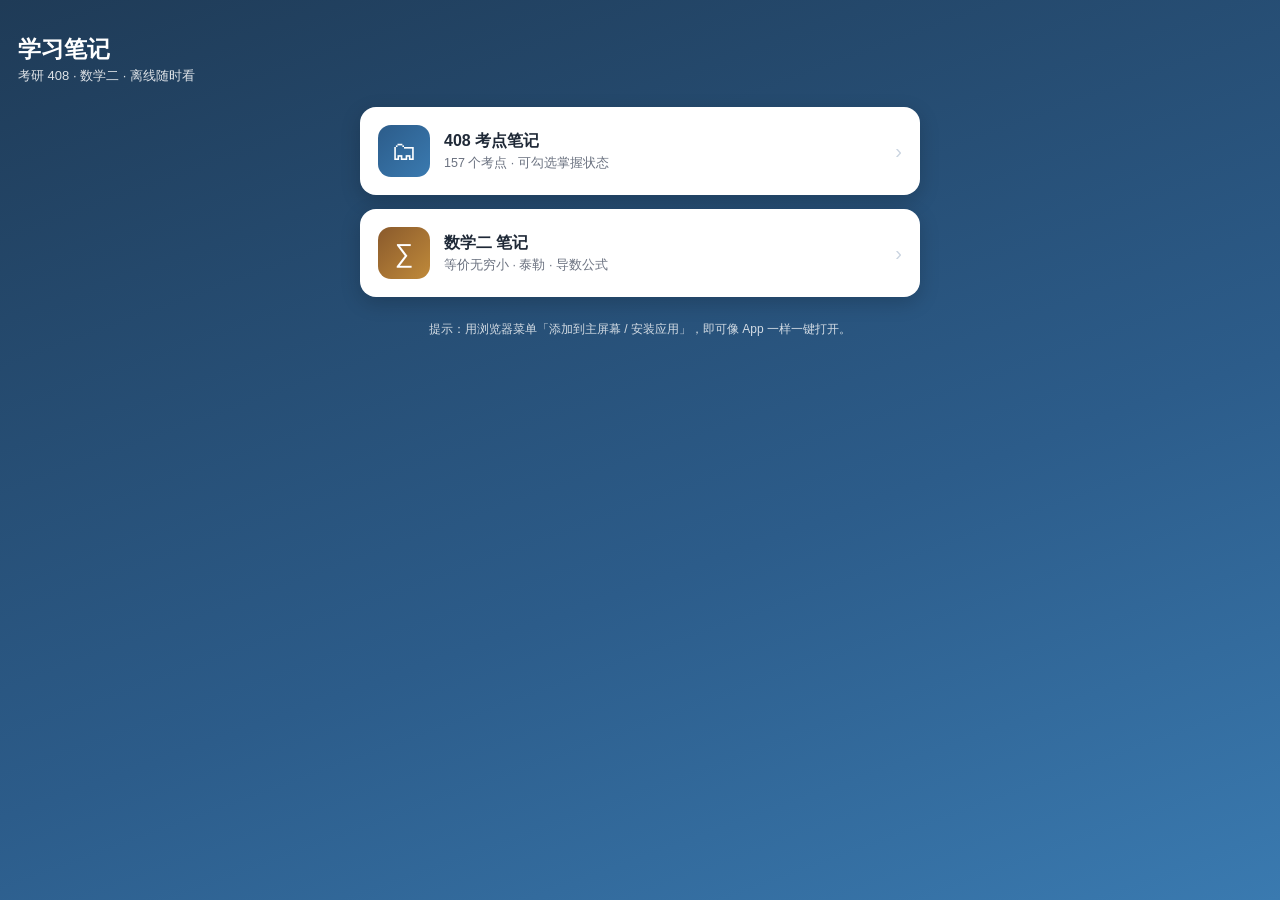
==== index.html @ d11cf75e "index: 加 noindex 防收录" ====
<!DOCTYPE html>
<html lang="zh-CN"><head>
<meta charset="UTF-8">
<meta name="robots" content="noindex, nofollow, noarchive, nosnippet">
<meta name="viewport" content="width=device-width, initial-scale=1.0, viewport-fit=cover">
<title>学习笔记</title>
<link rel="manifest" href="manifest.json">
<meta name="theme-color" content="#2c5c8a">
<link rel="apple-touch-icon" href="apple-touch-icon.png">
<meta name="apple-mobile-web-app-capable" content="yes">
<meta name="apple-mobile-web-app-status-bar-style" content="black-translucent">
<meta name="apple-mobile-web-app-title" content="学习笔记">
<style>
*{box-sizing:border-box;-webkit-tap-highlight-color:transparent;}
body{margin:0;font-family:-apple-system,"Noto Sans CJK SC","Microsoft YaHei",sans-serif;
  background:linear-gradient(160deg,#1f3b57,#2c5c8a 60%,#3a7ab0);min-height:100vh;color:#fff;
  padding:26px 18px calc(26px + env(safe-area-inset-bottom));}
h1{margin:8px 0 2px;font-size:23px;}
.sub{opacity:.85;font-size:13px;margin-bottom:22px;}
.cards{display:grid;gap:14px;max-width:560px;margin:0 auto;}
a.card{display:flex;align-items:center;gap:14px;text-decoration:none;color:#1f2937;
  background:#fff;border-radius:16px;padding:18px 18px;box-shadow:0 6px 20px rgba(0,0,0,.18);}
a.card:active{transform:scale(.98);}
.ic{flex:0 0 auto;width:52px;height:52px;border-radius:13px;display:flex;align-items:center;
  justify-content:center;font-size:26px;color:#fff;}
.c1{background:linear-gradient(135deg,#2c5c8a,#3a7ab0);}
.c2{background:linear-gradient(135deg,#8a5a2c,#c08a3a);}
.t{font-size:16px;font-weight:600;}
.d{font-size:12.5px;color:#6b7280;margin-top:3px;}
.arrow{margin-left:auto;color:#cbd5e1;font-size:20px;}
.tip{max-width:560px;margin:22px auto 0;font-size:12px;line-height:1.7;opacity:.8;text-align:center;}
</style></head>
<body>
<h1>学习笔记</h1>
<div class="sub">考研 408 · 数学二 · 离线随时看</div>
<div class="cards">
  <a class="card" href="408考点笔记.html">
    <span class="ic c1">🗂</span>
    <span><span class="t">408 考点笔记</span><div class="d">157 个考点 · 可勾选掌握状态</div></span>
    <span class="arrow">›</span>
  </a>
  <a class="card" href="数学笔记.html">
    <span class="ic c2">∑</span>
    <span><span class="t">数学二 笔记</span><div class="d">等价无穷小 · 泰勒 · 导数公式</div></span>
    <span class="arrow">›</span>
  </a>
</div>
<div class="tip">提示：用浏览器菜单「添加到主屏幕 / 安装应用」，即可像 App 一样一键打开。</div>
<script>
if('serviceWorker' in navigator){ navigator.serviceWorker.register('sw.js').catch(()=>{}); }
</script>
</body></html>
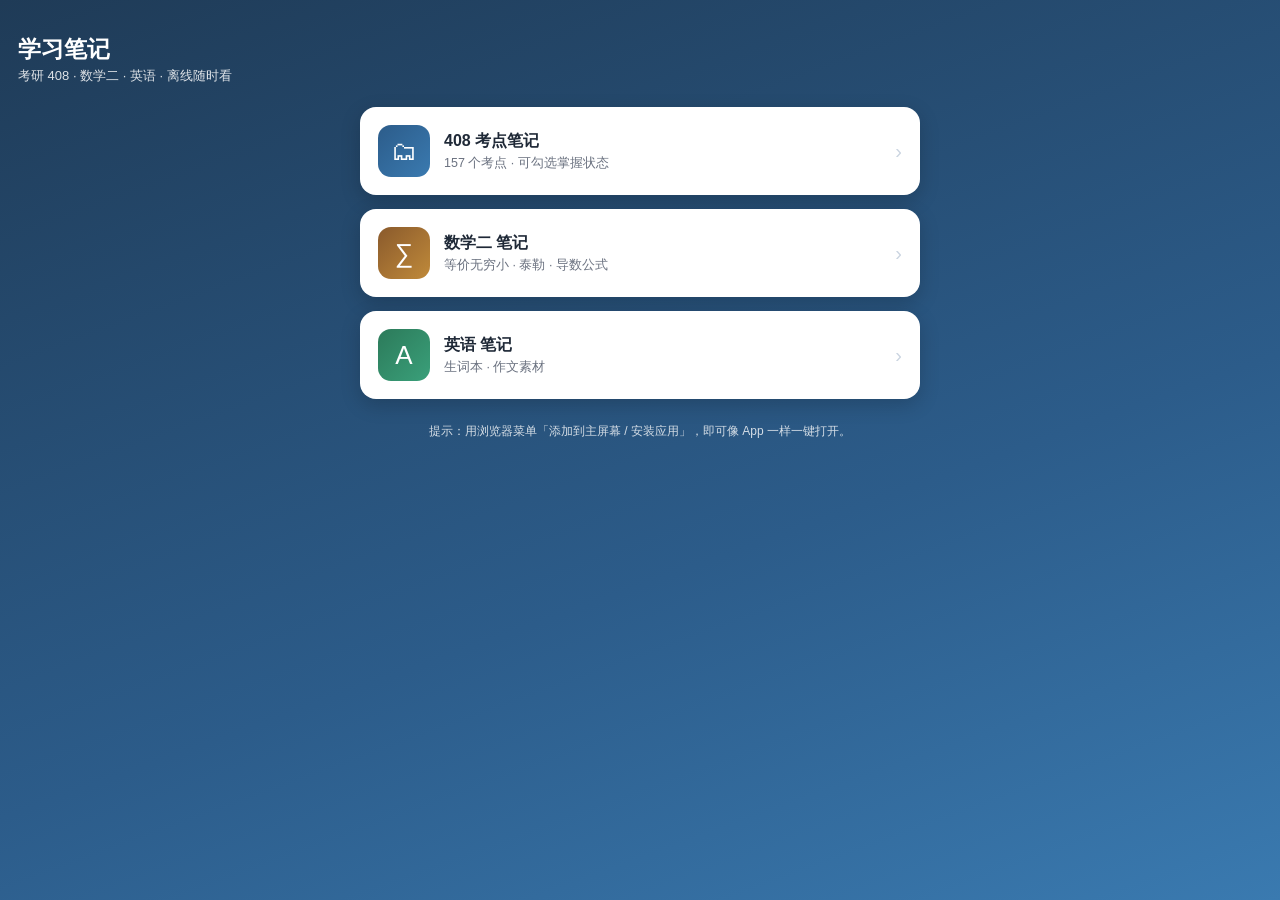
==== commit b844f51f: "新增英语笔记（生词本+作文素材，初始空白）+ 接入首页/离线/PWA · index.html" ====
--- a/index.html
+++ b/index.html
@@ -25,6 +25,7 @@
   justify-content:center;font-size:26px;color:#fff;}
 .c1{background:linear-gradient(135deg,#2c5c8a,#3a7ab0);}
 .c2{background:linear-gradient(135deg,#8a5a2c,#c08a3a);}
+.c3{background:linear-gradient(135deg,#2c7a5a,#3aa07a);}
 .t{font-size:16px;font-weight:600;}
 .d{font-size:12.5px;color:#6b7280;margin-top:3px;}
 .arrow{margin-left:auto;color:#cbd5e1;font-size:20px;}
@@ -32,7 +33,7 @@
 </style></head>
 <body>
 <h1>学习笔记</h1>
-<div class="sub">考研 408 · 数学二 · 离线随时看</div>
+<div class="sub">考研 408 · 数学二 · 英语 · 离线随时看</div>
 <div class="cards">
   <a class="card" href="408考点笔记.html">
     <span class="ic c1">🗂</span>
@@ -44,6 +45,11 @@
     <span><span class="t">数学二 笔记</span><div class="d">等价无穷小 · 泰勒 · 导数公式</div></span>
     <span class="arrow">›</span>
   </a>
+  <a class="card" href="英语笔记.html">
+    <span class="ic c3">A</span>
+    <span><span class="t">英语 笔记</span><div class="d">生词本 · 作文素材</div></span>
+    <span class="arrow">›</span>
+  </a>
 </div>
 <div class="tip">提示：用浏览器菜单「添加到主屏幕 / 安装应用」，即可像 App 一样一键打开。</div>
 <script>
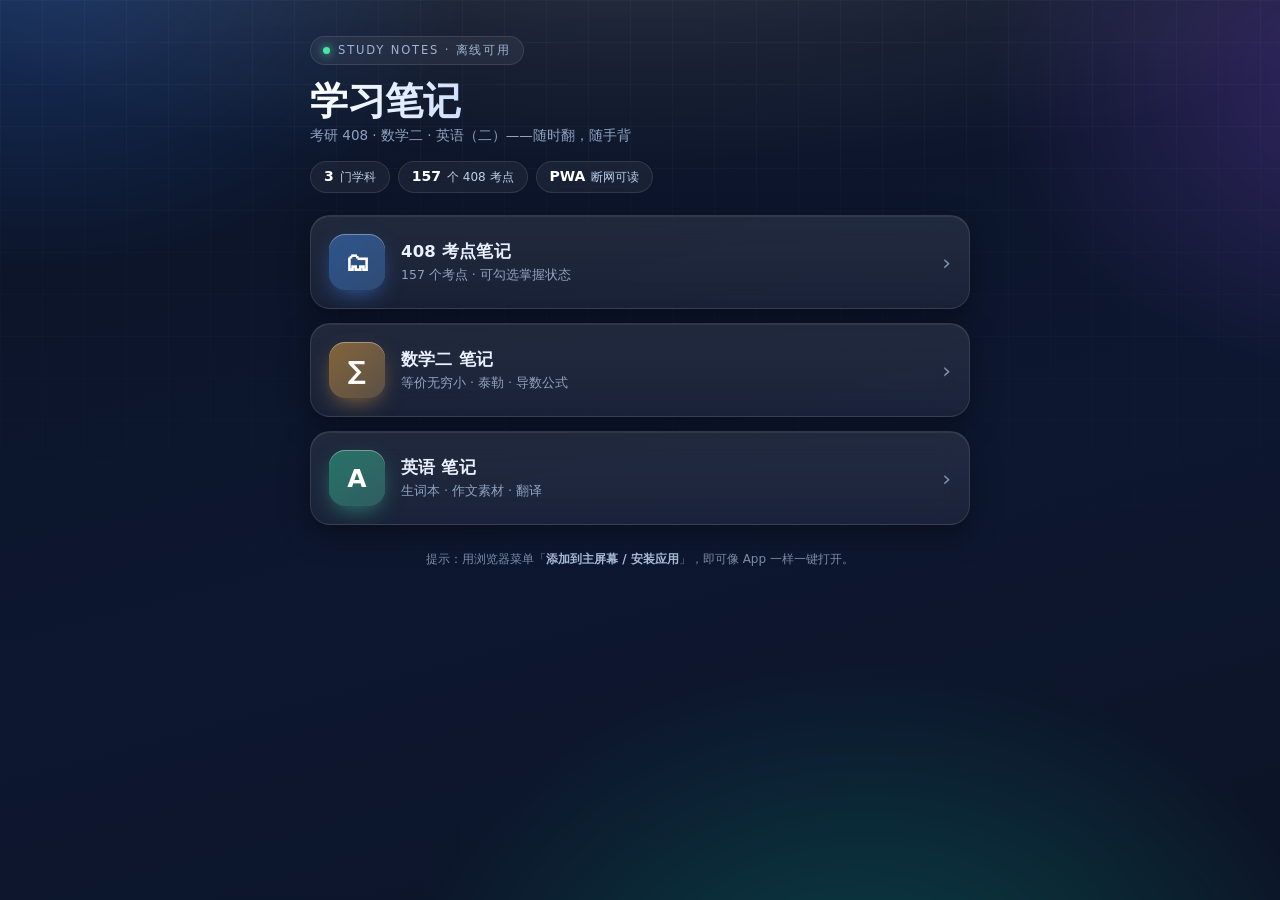
==== commit 665e2a13: "首页UI改版：深空玻璃拟态+极光背景 · index.html" ====
--- a/index.html
+++ b/index.html
@@ -5,54 +5,138 @@
 <meta name="viewport" content="width=device-width, initial-scale=1.0, viewport-fit=cover">
 <title>学习笔记</title>
 <link rel="manifest" href="manifest.json">
-<meta name="theme-color" content="#2c5c8a">
+<meta name="theme-color" content="#0b1220">
 <link rel="apple-touch-icon" href="apple-touch-icon.png">
 <meta name="apple-mobile-web-app-capable" content="yes">
 <meta name="apple-mobile-web-app-status-bar-style" content="black-translucent">
 <meta name="apple-mobile-web-app-title" content="学习笔记">
 <style>
+:root{
+  --ink:#e9f1ff; --muted:#8ea3c0; --line:rgba(255,255,255,.10);
+  --glass:rgba(255,255,255,.055); --glass2:rgba(255,255,255,.09);
+}
 *{box-sizing:border-box;-webkit-tap-highlight-color:transparent;}
-body{margin:0;font-family:-apple-system,"Noto Sans CJK SC","Microsoft YaHei",sans-serif;
-  background:linear-gradient(160deg,#1f3b57,#2c5c8a 60%,#3a7ab0);min-height:100vh;color:#fff;
-  padding:26px 18px calc(26px + env(safe-area-inset-bottom));}
-h1{margin:8px 0 2px;font-size:23px;}
-.sub{opacity:.85;font-size:13px;margin-bottom:22px;}
-.cards{display:grid;gap:14px;max-width:560px;margin:0 auto;}
-a.card{display:flex;align-items:center;gap:14px;text-decoration:none;color:#1f2937;
-  background:#fff;border-radius:16px;padding:18px 18px;box-shadow:0 6px 20px rgba(0,0,0,.18);}
-a.card:active{transform:scale(.98);}
-.ic{flex:0 0 auto;width:52px;height:52px;border-radius:13px;display:flex;align-items:center;
-  justify-content:center;font-size:26px;color:#fff;}
-.c1{background:linear-gradient(135deg,#2c5c8a,#3a7ab0);}
-.c2{background:linear-gradient(135deg,#8a5a2c,#c08a3a);}
-.c3{background:linear-gradient(135deg,#2c7a5a,#3aa07a);}
-.t{font-size:16px;font-weight:600;}
-.d{font-size:12.5px;color:#6b7280;margin-top:3px;}
-.arrow{margin-left:auto;color:#cbd5e1;font-size:20px;}
-.tip{max-width:560px;margin:22px auto 0;font-size:12px;line-height:1.7;opacity:.8;text-align:center;}
+html,body{height:100%;}
+body{
+  margin:0;min-height:100vh;color:var(--ink);
+  font-family:-apple-system,"Noto Sans CJK SC","Microsoft YaHei",system-ui,sans-serif;
+  background:#0b1220;overflow-x:hidden;
+  padding:calc(30px + env(safe-area-inset-top)) 18px calc(30px + env(safe-area-inset-bottom));
+}
+/* —— 深空 + 极光背景 —— */
+body::before{
+  content:"";position:fixed;inset:-25%;z-index:-2;
+  background:
+    radial-gradient(38% 40% at 18% 12%, rgba(56,132,255,.30), transparent 62%),
+    radial-gradient(34% 38% at 88% 22%, rgba(160,86,255,.26), transparent 60%),
+    radial-gradient(40% 42% at 62% 92%, rgba(0,224,180,.22), transparent 62%),
+    linear-gradient(165deg,#0a1120,#0d1730 55%,#0b1220);
+  filter:blur(6px);animation:drift 22s ease-in-out infinite alternate;
+}
+body::after{ /* 顶部高光 + 细网格 */
+  content:"";position:fixed;inset:0;z-index:-1;pointer-events:none;
+  background:
+    radial-gradient(120% 60% at 50% -12%, rgba(255,255,255,.14), transparent 55%),
+    linear-gradient(rgba(255,255,255,.028) 1px, transparent 1px) 0 0/100% 42px,
+    linear-gradient(90deg, rgba(255,255,255,.028) 1px, transparent 1px) 0 0/42px 100%;
+  mask-image:linear-gradient(#000, transparent 78%);
+}
+@keyframes drift{
+  0%{transform:translate3d(0,0,0) scale(1);}
+  100%{transform:translate3d(0,-3%,0) scale(1.07);}
+}
+@media (prefers-reduced-motion:reduce){body::before{animation:none;}}
+
+.wrap{max-width:660px;margin:0 auto;}
+/* —— 头部 —— */
+header{margin:6px 0 20px;}
+.eyebrow{display:inline-flex;align-items:center;gap:8px;font-size:11.5px;letter-spacing:.16em;
+  text-transform:uppercase;color:#9db4d6;border:1px solid var(--line);border-radius:999px;
+  padding:6px 12px;background:var(--glass);backdrop-filter:blur(8px);}
+.eyebrow i{width:7px;height:7px;border-radius:50%;background:#48e6a8;box-shadow:0 0 10px #48e6a8;}
+h1{margin:16px 0 6px;font-size:38px;line-height:1.06;font-weight:800;letter-spacing:-.5px;
+  background:linear-gradient(100deg,#ffffff 0%,#9fc3ff 46%,#c9a6ff 78%,#7ef0d0 100%);
+  -webkit-background-clip:text;background-clip:text;color:transparent;}
+.sub{color:var(--muted);font-size:13.5px;}
+/* —— 统计条 —— */
+.stats{display:flex;flex-wrap:wrap;gap:8px;margin:16px 0 22px;}
+.chip{display:flex;align-items:baseline;gap:6px;font-size:12px;color:#bcd0ea;
+  border:1px solid var(--line);border-radius:999px;padding:6px 13px;background:var(--glass);
+  backdrop-filter:blur(8px);}
+.chip b{font-size:14px;color:#fff;font-weight:700;}
+/* —— 卡片 —— */
+.cards{display:grid;gap:14px;}
+.card{
+  position:relative;display:flex;align-items:center;gap:16px;text-decoration:none;color:var(--ink);
+  padding:18px;border-radius:20px;border:1px solid var(--line);
+  background:linear-gradient(180deg,var(--glass2),var(--glass));
+  backdrop-filter:blur(14px);-webkit-backdrop-filter:blur(14px);
+  box-shadow:0 10px 30px rgba(0,0,0,.35), inset 0 1px 0 rgba(255,255,255,.07);
+  transition:transform .22s cubic-bezier(.2,.7,.2,1), border-color .22s, box-shadow .22s;
+  overflow:hidden;
+}
+.card::after{ /* 悬停时的一抹流光 */
+  content:"";position:absolute;inset:0;border-radius:inherit;opacity:0;transition:opacity .25s;
+  background:radial-gradient(90% 130% at 12% 0%, var(--accent-a), transparent 60%);
+  pointer-events:none;
+}
+.card:hover{transform:translateY(-5px);border-color:var(--accent-line);
+  box-shadow:0 18px 44px rgba(0,0,0,.5), 0 0 0 1px var(--accent-line), 0 0 34px -6px var(--accent-glow);}
+.card:hover::after{opacity:1;}
+.card:active{transform:translateY(-1px) scale(.99);}
+.ic{position:relative;flex:0 0 auto;width:56px;height:56px;border-radius:16px;
+  display:flex;align-items:center;justify-content:center;font-size:25px;font-weight:700;color:#fff;
+  background:linear-gradient(135deg,var(--accent-a),var(--accent-b));
+  box-shadow:0 8px 22px -6px var(--accent-glow), inset 0 1px 0 rgba(255,255,255,.35);}
+.txt{position:relative;min-width:0;}
+.t{font-size:16.5px;font-weight:700;letter-spacing:.2px;}
+.d{font-size:12.5px;color:var(--muted);margin-top:4px;}
+.arrow{position:relative;margin-left:auto;flex:0 0 auto;color:#7f93b0;font-size:22px;
+  transition:transform .22s,color .22s;}
+.card:hover .arrow{transform:translateX(4px);color:#fff;}
+/* 各科主题色 */
+.k408{--accent-a:rgba(58,122,208,.55);--accent-b:rgba(96,168,255,.30);--accent-line:rgba(96,168,255,.55);--accent-glow:rgba(72,140,255,.55);}
+.kmath{--accent-a:rgba(214,150,58,.55);--accent-b:rgba(255,196,102,.28);--accent-line:rgba(255,190,90,.55);--accent-glow:rgba(255,178,60,.5);}
+.keng{--accent-a:rgba(46,176,138,.55);--accent-b:rgba(102,240,196,.28);--accent-line:rgba(90,232,186,.55);--accent-glow:rgba(70,228,176,.5);}
+/* —— 页脚 —— */
+.tip{max-width:660px;margin:24px auto 0;color:#7b8fab;font-size:12px;line-height:1.75;text-align:center;}
+.tip b{color:#a8bcd8;font-weight:600;}
+@media(max-width:420px){h1{font-size:31px;}.ic{width:50px;height:50px;font-size:22px;}}
 </style></head>
 <body>
-<h1>学习笔记</h1>
-<div class="sub">考研 408 · 数学二 · 英语 · 离线随时看</div>
-<div class="cards">
-  <a class="card" href="408考点笔记.html">
-    <span class="ic c1">🗂</span>
-    <span><span class="t">408 考点笔记</span><div class="d">157 个考点 · 可勾选掌握状态</div></span>
-    <span class="arrow">›</span>
-  </a>
-  <a class="card" href="数学笔记.html">
-    <span class="ic c2">∑</span>
-    <span><span class="t">数学二 笔记</span><div class="d">等价无穷小 · 泰勒 · 导数公式</div></span>
-    <span class="arrow">›</span>
-  </a>
-  <a class="card" href="英语笔记.html">
-    <span class="ic c3">A</span>
-    <span><span class="t">英语 笔记</span><div class="d">生词本 · 作文素材</div></span>
-    <span class="arrow">›</span>
-  </a>
+<div class="wrap">
+  <header>
+    <span class="eyebrow"><i></i>Study Notes · 离线可用</span>
+    <h1>学习笔记</h1>
+    <div class="sub">考研 408 · 数学二 · 英语（二）——随时翻，随手背</div>
+    <div class="stats">
+      <span class="chip"><b>3</b> 门学科</span>
+      <span class="chip"><b>157</b> 个 408 考点</span>
+      <span class="chip"><b>PWA</b> 断网可读</span>
+    </div>
+  </header>
+
+  <div class="cards">
+    <a class="card k408" href="408考点笔记.html">
+      <span class="ic">🗂</span>
+      <span class="txt"><span class="t">408 考点笔记</span><div class="d">157 个考点 · 可勾选掌握状态</div></span>
+      <span class="arrow">›</span>
+    </a>
+    <a class="card kmath" href="数学笔记.html">
+      <span class="ic">∑</span>
+      <span class="txt"><span class="t">数学二 笔记</span><div class="d">等价无穷小 · 泰勒 · 导数公式</div></span>
+      <span class="arrow">›</span>
+    </a>
+    <a class="card keng" href="英语笔记.html">
+      <span class="ic">A</span>
+      <span class="txt"><span class="t">英语 笔记</span><div class="d">生词本 · 作文素材 · 翻译</div></span>
+      <span class="arrow">›</span>
+    </a>
+  </div>
+
+  <div class="tip">提示：用浏览器菜单「<b>添加到主屏幕 / 安装应用</b>」，即可像 App 一样一键打开。</div>
 </div>
-<div class="tip">提示：用浏览器菜单「添加到主屏幕 / 安装应用」，即可像 App 一样一键打开。</div>
 <script>
 if('serviceWorker' in navigator){ navigator.serviceWorker.register('sw.js').catch(()=>{}); }
 </script>
-</body></html>+</body></html>
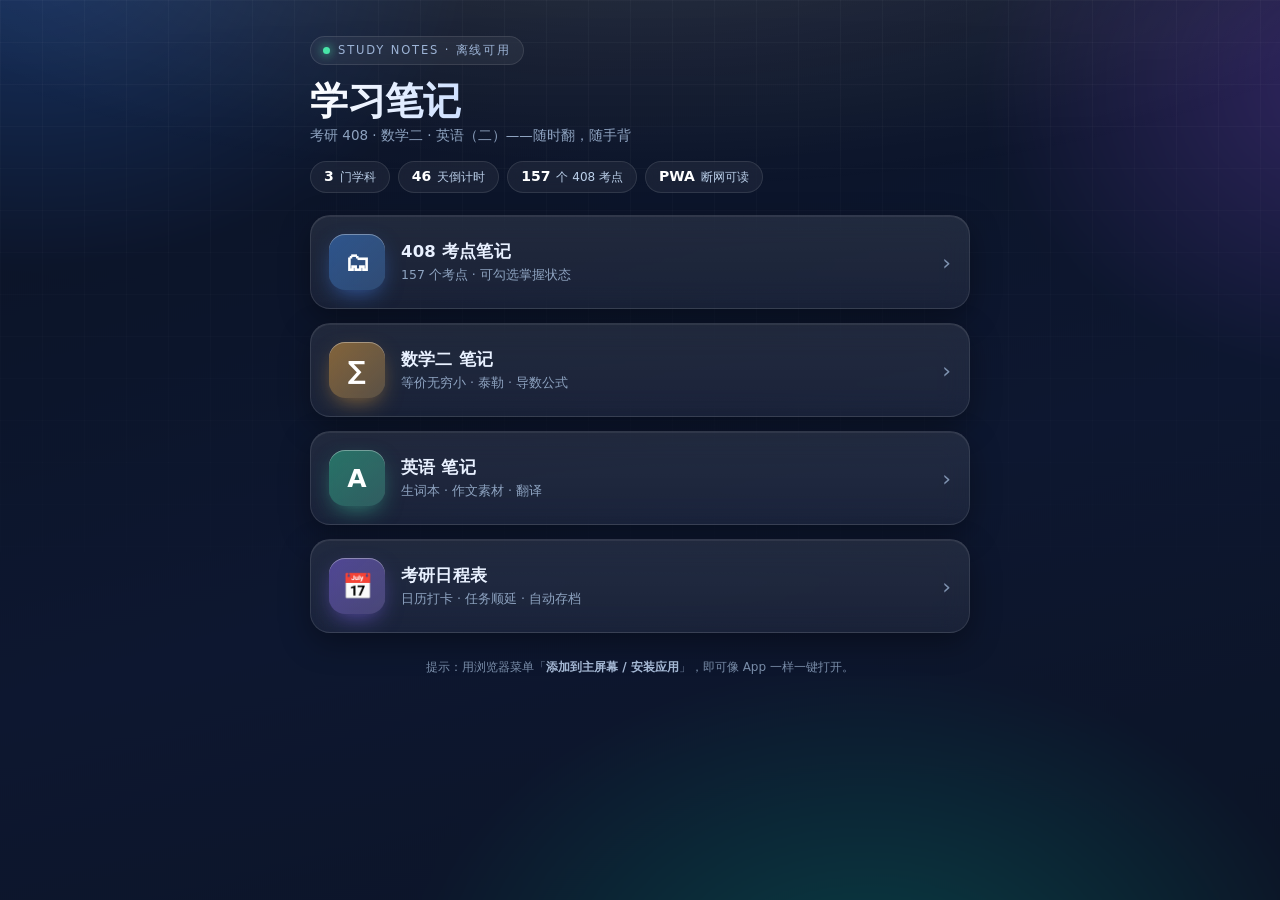
==== commit aa389ec3: "新增考研日程表（日历打卡·任务自动顺延） · index.html" ====
--- a/index.html
+++ b/index.html
@@ -98,6 +98,7 @@
 .k408{--accent-a:rgba(58,122,208,.55);--accent-b:rgba(96,168,255,.30);--accent-line:rgba(96,168,255,.55);--accent-glow:rgba(72,140,255,.55);}
 .kmath{--accent-a:rgba(214,150,58,.55);--accent-b:rgba(255,196,102,.28);--accent-line:rgba(255,190,90,.55);--accent-glow:rgba(255,178,60,.5);}
 .keng{--accent-a:rgba(46,176,138,.55);--accent-b:rgba(102,240,196,.28);--accent-line:rgba(90,232,186,.55);--accent-glow:rgba(70,228,176,.5);}
+.kplan{--accent-a:rgba(120,96,220,.55);--accent-b:rgba(178,150,255,.30);--accent-line:rgba(170,140,255,.55);--accent-glow:rgba(140,110,255,.55);}
 /* —— 页脚 —— */
 .tip{max-width:660px;margin:24px auto 0;color:#7b8fab;font-size:12px;line-height:1.75;text-align:center;}
 .tip b{color:#a8bcd8;font-weight:600;}
@@ -111,6 +112,7 @@
     <div class="sub">考研 408 · 数学二 · 英语（二）——随时翻，随手背</div>
     <div class="stats">
       <span class="chip"><b>3</b> 门学科</span>
+      <span class="chip"><b>46</b> 天倒计时</span>
       <span class="chip"><b>157</b> 个 408 考点</span>
       <span class="chip"><b>PWA</b> 断网可读</span>
     </div>
@@ -132,6 +134,11 @@
       <span class="txt"><span class="t">英语 笔记</span><div class="d">生词本 · 作文素材 · 翻译</div></span>
       <span class="arrow">›</span>
     </a>
+    <a class="card kplan" href="日程表.html">
+      <span class="ic">📅</span>
+      <span class="txt"><span class="t">考研日程表</span><div class="d">日历打卡 · 任务顺延 · 自动存档</div></span>
+      <span class="arrow">›</span>
+    </a>
   </div>
 
   <div class="tip">提示：用浏览器菜单「<b>添加到主屏幕 / 安装应用</b>」，即可像 App 一样一键打开。</div>
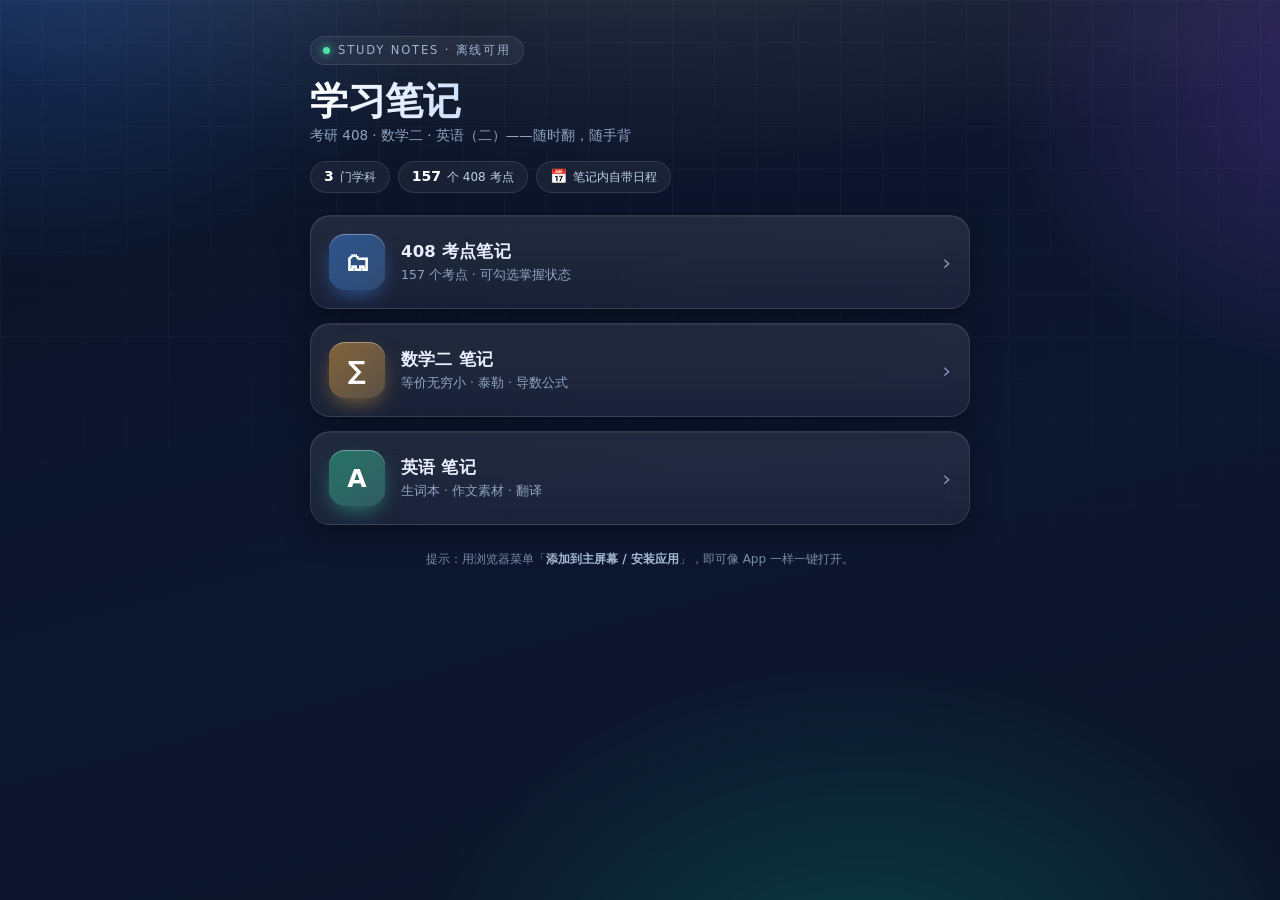
==== commit 6399b7c4: "日程表改成笔记内嵌 HUD 组件（三本笔记通用） · index.html" ====
--- a/index.html
+++ b/index.html
@@ -98,7 +98,6 @@
 .k408{--accent-a:rgba(58,122,208,.55);--accent-b:rgba(96,168,255,.30);--accent-line:rgba(96,168,255,.55);--accent-glow:rgba(72,140,255,.55);}
 .kmath{--accent-a:rgba(214,150,58,.55);--accent-b:rgba(255,196,102,.28);--accent-line:rgba(255,190,90,.55);--accent-glow:rgba(255,178,60,.5);}
 .keng{--accent-a:rgba(46,176,138,.55);--accent-b:rgba(102,240,196,.28);--accent-line:rgba(90,232,186,.55);--accent-glow:rgba(70,228,176,.5);}
-.kplan{--accent-a:rgba(120,96,220,.55);--accent-b:rgba(178,150,255,.30);--accent-line:rgba(170,140,255,.55);--accent-glow:rgba(140,110,255,.55);}
 /* —— 页脚 —— */
 .tip{max-width:660px;margin:24px auto 0;color:#7b8fab;font-size:12px;line-height:1.75;text-align:center;}
 .tip b{color:#a8bcd8;font-weight:600;}
@@ -112,9 +111,8 @@
     <div class="sub">考研 408 · 数学二 · 英语（二）——随时翻，随手背</div>
     <div class="stats">
       <span class="chip"><b>3</b> 门学科</span>
-      <span class="chip"><b>46</b> 天倒计时</span>
       <span class="chip"><b>157</b> 个 408 考点</span>
-      <span class="chip"><b>PWA</b> 断网可读</span>
+      <span class="chip"><b>📅</b> 笔记内自带日程</span>
     </div>
   </header>
 
@@ -134,11 +132,6 @@
       <span class="txt"><span class="t">英语 笔记</span><div class="d">生词本 · 作文素材 · 翻译</div></span>
       <span class="arrow">›</span>
     </a>
-    <a class="card kplan" href="日程表.html">
-      <span class="ic">📅</span>
-      <span class="txt"><span class="t">考研日程表</span><div class="d">日历打卡 · 任务顺延 · 自动存档</div></span>
-      <span class="arrow">›</span>
-    </a>
   </div>
 
   <div class="tip">提示：用浏览器菜单「<b>添加到主屏幕 / 安装应用</b>」，即可像 App 一样一键打开。</div>
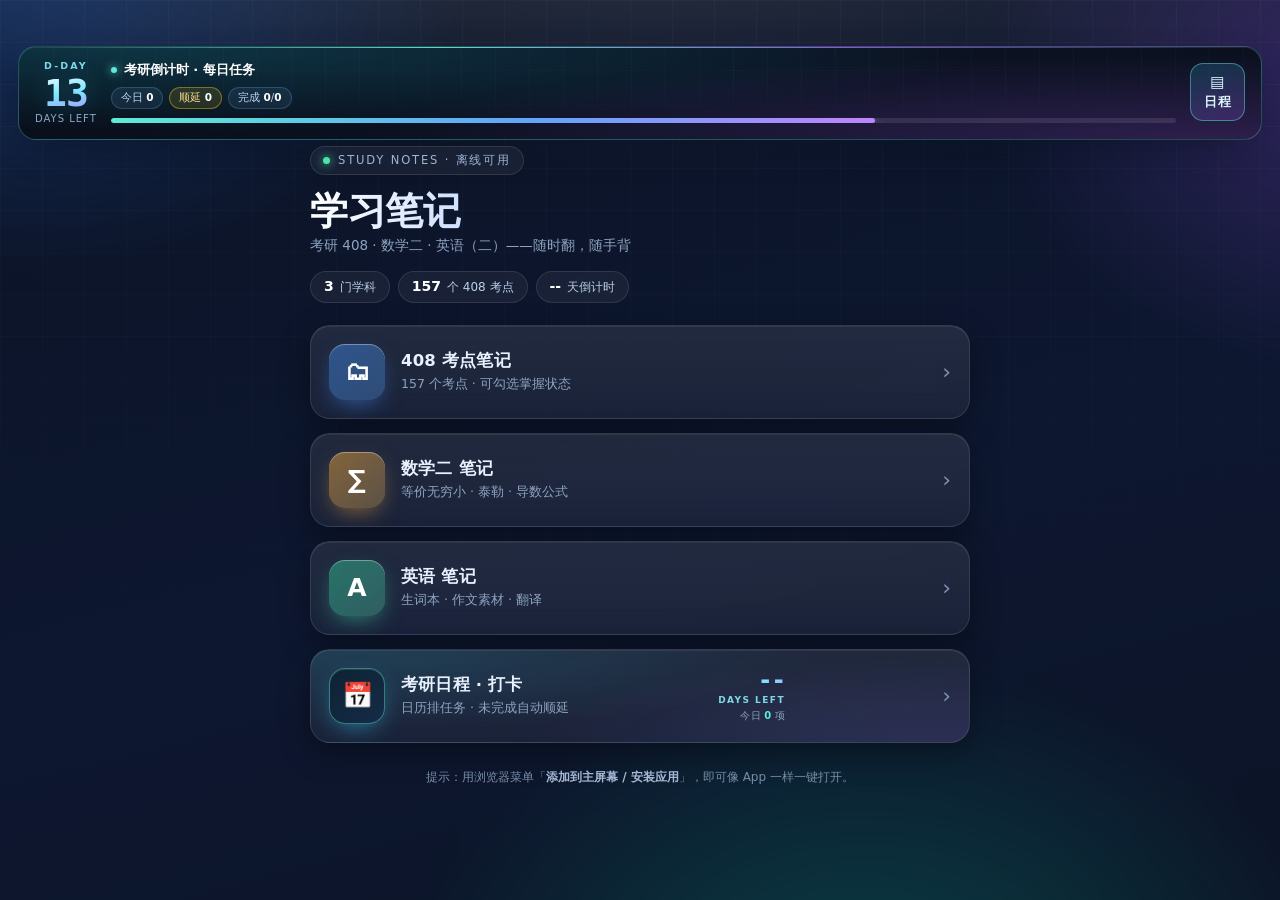
==== commit c0c8a968: "首页新增考研日程入口（HUD 倒计时卡片 + 直达面板） · index.html" ====
--- a/index.html
+++ b/index.html
@@ -98,12 +98,29 @@
 .k408{--accent-a:rgba(58,122,208,.55);--accent-b:rgba(96,168,255,.30);--accent-line:rgba(96,168,255,.55);--accent-glow:rgba(72,140,255,.55);}
 .kmath{--accent-a:rgba(214,150,58,.55);--accent-b:rgba(255,196,102,.28);--accent-line:rgba(255,190,90,.55);--accent-glow:rgba(255,178,60,.5);}
 .keng{--accent-a:rgba(46,176,138,.55);--accent-b:rgba(102,240,196,.28);--accent-line:rgba(90,232,186,.55);--accent-glow:rgba(70,228,176,.5);}
+.kplan{--accent-a:rgba(34,211,238,.50);--accent-b:rgba(168,85,247,.28);--accent-line:rgba(94,234,212,.55);--accent-glow:rgba(56,213,255,.55);}
+/* 日程卡 · HUD 角标 */
+.card.kplan{background:
+   radial-gradient(120% 150% at 8% 0%, rgba(34,211,238,.13), transparent 58%),
+   radial-gradient(110% 150% at 100% 100%, rgba(168,85,247,.14), transparent 62%),
+   linear-gradient(180deg,var(--glass2),var(--glass));}
+.card.kplan .ic{background:linear-gradient(135deg,#0e2233,#152c47);border:1px solid rgba(94,234,212,.45);
+  box-shadow:0 8px 24px -8px rgba(56,213,255,.6), inset 0 1px 0 rgba(255,255,255,.12);}
+.dday{margin-left:auto;flex:0 0 auto;text-align:right;padding-right:8px;}
+.dday .n{font-family:ui-monospace,SFMono-Regular,Menlo,monospace;font-size:24px;font-weight:800;
+  letter-spacing:-1px;line-height:1;background:linear-gradient(170deg,#fff,#7ee7ff 55%,#b98cff);
+  -webkit-background-clip:text;background-clip:text;color:transparent;}
+.dday .u{font-size:9px;letter-spacing:.16em;color:#7fd6e8;font-weight:700;margin-top:3px;}
+.dday .td{font-size:10px;color:#8ea3c0;margin-top:4px;letter-spacing:.02em;}
+.dday .td b{color:#5eead4;font-weight:800;}
 /* —— 页脚 —— */
 .tip{max-width:660px;margin:24px auto 0;color:#7b8fab;font-size:12px;line-height:1.75;text-align:center;}
 .tip b{color:#a8bcd8;font-weight:600;}
 @media(max-width:420px){h1{font-size:31px;}.ic{width:50px;height:50px;font-size:22px;}}
-</style></head>
+</style>
+<link rel="stylesheet" href="assets/schedule.css?v=2"></head>
 <body>
+<div data-kysch="bare"></div>
 <div class="wrap">
   <header>
     <span class="eyebrow"><i></i>Study Notes · 离线可用</span>
@@ -112,7 +129,7 @@
     <div class="stats">
       <span class="chip"><b>3</b> 门学科</span>
       <span class="chip"><b>157</b> 个 408 考点</span>
-      <span class="chip"><b>📅</b> 笔记内自带日程</span>
+      <span class="chip"><b id="chip-dday">--</b> 天倒计时</span>
     </div>
   </header>
 
@@ -132,11 +149,42 @@
       <span class="txt"><span class="t">英语 笔记</span><div class="d">生词本 · 作文素材 · 翻译</div></span>
       <span class="arrow">›</span>
     </a>
+    <a class="card kplan" id="schedule-card" href="javascript:void(0)">
+      <span class="ic">📅</span>
+      <span class="txt"><span class="t">考研日程 · 打卡</span><div class="d">日历排任务 · 未完成自动顺延</div></span>
+      <span class="dday"><div class="n" id="dd-n">--</div><div class="u">DAYS LEFT</div><div class="td" id="dd-t">今日 <b>0</b> 项</div></span>
+      <span class="arrow">›</span>
+    </a>
   </div>
 
   <div class="tip">提示：用浏览器菜单「<b>添加到主屏幕 / 安装应用</b>」，即可像 App 一样一键打开。</div>
 </div>
 <script>
 if('serviceWorker' in navigator){ navigator.serviceWorker.register('sw.js').catch(()=>{}); }
+
+/* 日程入口：首页卡片 → 直接弹 HUD 面板 */
+(function(){
+  var card=document.getElementById('schedule-card');
+  if(!card) return;
+  card.addEventListener('click',function(e){
+    e.preventDefault();
+    if(window.KySch){ KySch.open(); }
+    else { location.href='408考点笔记.html'; }
+  });
+  function paint(s){
+    if(!s) return;
+    document.getElementById('dd-n').textContent=s.days;
+    document.getElementById('dd-t').innerHTML='今日 <b>'+s.todo+'</b> 项'+(s.carry?' · 顺延 '+s.carry:'');
+    var c=document.getElementById('chip-dday');
+    if(c) c.textContent=s.days;
+  }
+  if(window.KySch){ KySch.onStats(paint); paint(KySch.stats()); }
+  else {
+    document.addEventListener('DOMContentLoaded',function(){
+      if(window.KySch){ KySch.onStats(paint); paint(KySch.stats()); }
+    });
+  }
+})();
 </script>
+<script src="assets/schedule.js?v=2"></script>
 </body></html>
--- a/assets/schedule.css
+++ b/assets/schedule.css
@@ -0,0 +1,217 @@
+/* ===== 考研日程 HUD 组件（嵌入笔记页） v1 ===== */
+.kysch-host{margin:18px 0 6px;}
+@media screen{ .kysch-host{ margin-top:16px; } }
+
+/* —— 内嵌 HUD 条 —— */
+.kysch-strip{
+  position:relative; overflow:hidden; border-radius:18px; padding:14px 16px 15px;
+  background:
+    radial-gradient(120% 160% at 8% 0%, rgba(34,211,238,.20), transparent 58%),
+    radial-gradient(110% 150% at 96% 100%, rgba(168,85,247,.22), transparent 62%),
+    linear-gradient(160deg,#080d18,#0b1222 55%,#0a0f1c);
+  border:1px solid rgba(94,234,212,.28);
+  box-shadow:0 14px 40px -18px rgba(8,18,34,.85), inset 0 1px 0 rgba(255,255,255,.06);
+  color:#e6f1ff; font-family:-apple-system,"Noto Sans CJK SC","Microsoft YaHei",system-ui,sans-serif;
+  isolation:isolate;
+}
+.kysch-strip::before{ /* 网格 */
+  content:""; position:absolute; inset:0; z-index:0; pointer-events:none; opacity:.5;
+  background:
+    repeating-linear-gradient(90deg, rgba(120,200,255,.07) 0 1px, transparent 1px 34px),
+    repeating-linear-gradient(0deg, rgba(120,200,255,.055) 0 1px, transparent 1px 34px);
+  mask-image:radial-gradient(120% 100% at 50% 0%, #000 40%, transparent 88%);
+}
+.kysch-strip::after{ /* 顶部扫描线 */
+  content:""; position:absolute; left:0; right:0; top:0; height:1px; z-index:1;
+  background:linear-gradient(90deg,transparent,rgba(94,234,212,.9),rgba(168,85,247,.85),transparent);
+}
+.kysch-row{position:relative; z-index:2; display:flex; align-items:center; gap:14px;}
+.kysch-big{flex:0 0 auto; text-align:center; line-height:1;}
+.kysch-big .lbl{font-size:9.5px; letter-spacing:.22em; color:#7fd6e8; font-weight:700;}
+.kysch-big .num{
+  font-family:ui-monospace,SFMono-Regular,Menlo,Consolas,monospace;
+  font-size:38px; font-weight:800; letter-spacing:-1px; margin-top:3px;
+  background:linear-gradient(170deg,#ffffff,#7ee7ff 52%,#b98cff);
+  -webkit-background-clip:text; background-clip:text; color:transparent;
+  text-shadow:0 0 24px rgba(80,220,255,.25);
+}
+.kysch-big .unit{font-size:10px; color:#8fa6c4; margin-top:2px; letter-spacing:.1em;}
+.kysch-mid{flex:1 1 auto; min-width:0;}
+.kysch-title{font-size:12px; color:#9fb6d4; letter-spacing:.06em; display:flex; gap:7px; align-items:center;}
+.kysch-title b{color:#fff; font-size:13px; letter-spacing:0;}
+.kysch-title i{width:6px;height:6px;border-radius:50%;background:#5eead4;box-shadow:0 0 9px #5eead4;flex:0 0 auto;}
+.kysch-meta{display:flex; gap:6px; flex-wrap:wrap; margin-top:8px;}
+.kysch-tag{
+  font-size:10.5px; padding:3px 9px; border-radius:999px; white-space:nowrap;
+  border:1px solid rgba(120,190,255,.22); background:rgba(120,190,255,.09); color:#bcd6f2;
+  font-variant-numeric:tabular-nums;
+}
+.kysch-tag.hot{border-color:rgba(250,204,21,.4); background:rgba(250,204,21,.12); color:#ffe08a;}
+.kysch-tag b{color:#fff; font-weight:800;}
+.kysch-prog{height:5px; border-radius:99px; background:rgba(255,255,255,.10); margin-top:9px; overflow:hidden;}
+.kysch-prog i{display:block; height:100%; border-radius:99px;
+  background:linear-gradient(90deg,#5eead4,#60a5fa 55%,#c084fc); transition:width .45s;
+  box-shadow:0 0 12px rgba(96,165,250,.7);}
+.kysch-open{
+  flex:0 0 auto; border:1px solid rgba(94,234,212,.45); border-radius:13px;
+  background:linear-gradient(160deg, rgba(34,211,238,.18), rgba(168,85,247,.20));
+  color:#dff8ff; font-family:inherit; font-size:12.5px; font-weight:700; letter-spacing:.04em;
+  padding:9px 13px; cursor:pointer; display:flex; flex-direction:column; align-items:center; gap:3px;
+}
+.kysch-open:active{transform:scale(.96);}
+.kysch-open em{font-style:normal; font-size:15px;}
+
+/* —— 悬浮入口 —— */
+.kysch-fab{
+  position:fixed; z-index:9990; right:14px; bottom:calc(86px + env(safe-area-inset-bottom));
+  width:50px; height:50px; border-radius:16px; border:1px solid rgba(94,234,212,.42);
+  background:linear-gradient(160deg,#0a1424,#101c31); color:#9df3ff; font-size:20px;
+  display:flex; align-items:center; justify-content:center; cursor:pointer;
+  box-shadow:0 10px 26px -8px rgba(0,0,0,.7), 0 0 0 1px rgba(94,234,212,.14);
+  font-family:inherit;
+}
+.kysch-fab span{
+  position:absolute; right:-4px; top:-4px; min-width:18px; height:18px; border-radius:9px;
+  background:linear-gradient(140deg,#22d3ee,#6366f1); color:#04101f; font-size:10px; font-weight:800;
+  display:flex; align-items:center; justify-content:center; padding:0 5px; letter-spacing:0;
+}
+.kysch-fab.zero{display:none;}
+
+/* —— 全屏 HUD 面板 —— */
+.kysch-ov{
+  position:fixed; inset:0; z-index:10050; display:none;
+  background:
+    radial-gradient(90% 50% at 12% 0%, rgba(34,211,238,.13), transparent 60%),
+    radial-gradient(80% 50% at 92% 8%, rgba(168,85,247,.16), transparent 62%),
+    #060a13;
+  color:#e6f1ff; font-family:-apple-system,"Noto Sans CJK SC","Microsoft YaHei",system-ui,sans-serif;
+  flex-direction:column;
+}
+.kysch-ov.on{display:flex;}
+.kysch-ov::before{
+  content:""; position:absolute; inset:0; pointer-events:none; opacity:.55;
+  background:
+    repeating-linear-gradient(90deg, rgba(120,200,255,.06) 0 1px, transparent 1px 40px),
+    repeating-linear-gradient(0deg, rgba(120,200,255,.045) 0 1px, transparent 1px 40px);
+  mask-image:radial-gradient(120% 70% at 50% 0%, #000 30%, transparent 85%);
+}
+.kysch-hd{
+  position:relative; z-index:2; flex:0 0 auto; display:flex; align-items:center; gap:10px;
+  padding:calc(12px + env(safe-area-inset-top)) 14px 10px;
+}
+.kysch-hd .t{font-size:15px; font-weight:800; letter-spacing:.14em; color:#9df3ff;}
+.kysch-hd .d{font-size:10.5px; color:#7f95b4; letter-spacing:.06em; margin-top:2px;}
+.kysch-x{
+  margin-left:auto; width:34px; height:34px; border-radius:11px; flex:0 0 auto;
+  border:1px solid rgba(148,180,220,.24); background:rgba(148,180,220,.08);
+  color:#c9dbf2; font-size:15px; cursor:pointer; font-family:inherit;
+}
+.kysch-body{
+  position:relative; z-index:2; flex:1 1 auto; overflow-y:auto; -webkit-overflow-scrolling:touch;
+  padding:2px 12px calc(16px + env(safe-area-inset-bottom));
+}
+.kysch-card{
+  border:1px solid rgba(120,190,255,.18); border-radius:16px; background:rgba(12,20,34,.72);
+  backdrop-filter:blur(8px); padding:10px 8px 11px; margin-bottom:11px;
+}
+.kysch-calhd{display:flex; align-items:center; padding:2px 6px 8px; gap:8px;}
+.kysch-calhd .m{font-size:15px; font-weight:800; font-family:ui-monospace,Menlo,monospace; color:#9df3ff; letter-spacing:.06em;}
+.kysch-calhd .m small{font-size:10px; color:#6f86a6; font-weight:500; margin-left:6px; font-family:inherit; letter-spacing:0;}
+.kysch-nav{margin-left:auto; display:flex; gap:6px;}
+.kysch-nav button{
+  width:30px; height:30px; border-radius:9px; cursor:pointer; font-family:inherit;
+  border:1px solid rgba(148,180,220,.22); background:rgba(148,180,220,.07); color:#a8c6e6; font-size:14px;
+}
+.kysch-nav button:disabled{opacity:.28;}
+.kysch-nav button.tdy{width:auto; padding:0 10px; font-size:11px; font-weight:700; color:#9df3ff;}
+
+.kysch-wk{display:grid; grid-template-columns:repeat(7,1fr); gap:3px; padding:0 4px 5px;}
+.kysch-wk span{text-align:center; font-size:10px; color:#5f7594; font-weight:700; letter-spacing:.06em;}
+.kysch-wk span.we{color:#8f7ad6;}
+.kysch-grid{display:grid; grid-template-columns:repeat(7,1fr); gap:3px; padding:0 4px;}
+.kd{
+  position:relative; min-height:50px; border-radius:10px; cursor:pointer; font-family:inherit;
+  border:1px solid rgba(120,190,255,.10); background:rgba(255,255,255,.028); color:#c9dbf2;
+  display:flex; flex-direction:column; align-items:center; justify-content:flex-start; padding:5px 2px 4px;
+}
+.kd .n{font-size:13.5px; font-weight:700; line-height:1.1; font-variant-numeric:tabular-nums;}
+.kd .c{font-size:9px; margin-top:2px; color:#5f7594; font-weight:700; letter-spacing:.02em;}
+.kd.pad{background:transparent; border-color:transparent; cursor:default; opacity:.18;}
+.kd.out{background:transparent; border-color:transparent; cursor:default; opacity:.30;}
+.kd.out .n{color:#64789a; font-weight:500;}
+.kd.we .n{color:#b9a6f0;}
+.kd.part{background:rgba(250,204,21,.12); border-color:rgba(250,204,21,.35);}
+.kd.part .c{color:#facc15;}
+.kd.full{background:rgba(52,211,153,.14); border-color:rgba(52,211,153,.42);}
+.kd.full .c{color:#34d399;}
+.kd.zero{background:rgba(248,113,113,.11); border-color:rgba(248,113,113,.34);}
+.kd.zero .c{color:#f87171;}
+.kd.today{border-color:#22d3ee; box-shadow:0 0 0 1px rgba(34,211,238,.6), 0 0 16px -2px rgba(34,211,238,.55);}
+.kd.today .n{color:#04121f; background:#22d3ee; border-radius:99px; padding:0 6px; min-width:20px; text-align:center;}
+.kd.exam{background:linear-gradient(160deg,rgba(250,204,21,.30),rgba(249,115,22,.18)); border-color:rgba(250,204,21,.75);}
+.kd.exam .n{color:#ffe9a8; font-weight:800;}
+.kd.exam::after{content:"EXAM"; position:absolute; bottom:3px; font-size:7.5px; letter-spacing:.1em; color:#ffd166; font-weight:800;}
+
+.kysch-lg{display:flex; flex-wrap:wrap; gap:9px; padding:8px 8px 0; font-size:10px; color:#6f86a6;}
+.kysch-lg i{display:inline-block; width:8px; height:8px; border-radius:3px; margin-right:4px; vertical-align:-1px; border:1px solid transparent;}
+.kysch-lg .a{background:rgba(52,211,153,.2); border-color:rgba(52,211,153,.5);}
+.kysch-lg .b{background:rgba(250,204,21,.2); border-color:rgba(250,204,21,.5);}
+.kysch-lg .c{background:rgba(248,113,113,.18); border-color:rgba(248,113,113,.5);}
+.kysch-lg .d{background:rgba(250,204,21,.3); border-color:rgba(250,204,21,.8);}
+
+/* 任务列表 */
+.kysch-sec{
+  font-size:10.5px; font-weight:800; letter-spacing:.14em; color:#6f86a6;
+  padding:8px 6px 6px; display:flex; align-items:center; gap:7px;
+}
+.kysch-sec em{font-style:normal; font-size:9.5px; letter-spacing:0; color:#9df3ff;
+  border:1px solid rgba(94,234,212,.35); background:rgba(94,234,212,.10); border-radius:99px; padding:1px 7px;}
+.kysch-task{
+  display:flex; align-items:flex-start; gap:9px; padding:9px 10px; margin:4px 0;
+  border:1px solid rgba(120,190,255,.14); border-radius:11px; background:rgba(255,255,255,.035);
+}
+.kysch-task.ok{background:rgba(52,211,153,.055); border-color:rgba(52,211,153,.26);}
+.kysch-ck{
+  flex:0 0 auto; width:21px; height:21px; border-radius:6px; margin-top:1px; cursor:pointer; padding:0;
+  border:1.5px solid rgba(140,190,240,.45); background:rgba(140,190,240,.08); color:transparent;
+  font-size:12px; line-height:1; display:flex; align-items:center; justify-content:center; font-family:inherit;
+}
+.kysch-task.ok .kysch-ck{background:linear-gradient(140deg,#34d399,#22d3ee); border-color:transparent; color:#04121f; font-weight:800;}
+.kysch-tx{flex:1 1 auto; font-size:13.5px; line-height:1.55; color:#dbe9fb; word-break:break-word; cursor:pointer;}
+.kysch-task.ok .kysch-tx{color:#6f8ba8; text-decoration:line-through;}
+.kysch-badge{display:inline-block; font-size:9px; color:#ffe08a; border:1px solid rgba(250,204,21,.4);
+  background:rgba(250,204,21,.12); border-radius:99px; padding:0 6px; margin-right:5px; vertical-align:1px; letter-spacing:.05em;}
+.kysch-done{display:block; font-size:9.5px; color:#4f9d84; margin-top:2px; letter-spacing:.04em;}
+.kysch-del{flex:0 0 auto; border:none; background:transparent; color:#42566f; font-size:13px; cursor:pointer; line-height:1; padding:2px; font-family:inherit;}
+.kysch-empty{text-align:center; color:#5f7594; font-size:12px; padding:16px 0 8px; line-height:1.8;}
+
+.kysch-add{display:flex; gap:8px; padding:9px 4px 4px;}
+.kysch-add input{
+  flex:1 1 auto; border:1px solid rgba(120,190,255,.28); border-radius:11px; padding:10px 12px;
+  font-size:13.5px; font-family:inherit; outline:none; color:#e6f1ff;
+  background:rgba(255,255,255,.05);
+}
+.kysch-add input::placeholder{color:#5f7594;}
+.kysch-add input:focus{border-color:#22d3ee; background:rgba(34,211,238,.07);}
+.kysch-add button{
+  flex:0 0 auto; border:none; border-radius:11px; padding:0 16px; font-size:17px; font-weight:800;
+  background:linear-gradient(140deg,#22d3ee,#6366f1); color:#04121f; cursor:pointer; font-family:inherit;
+}
+.kysch-ptxt{font-size:10.5px; color:#6f86a6; padding:2px 6px 0; font-variant-numeric:tabular-nums;}
+.kysch-ptxt b{color:#9df3ff;}
+
+/* toast */
+.kysch-toast{
+  position:fixed; left:50%; bottom:calc(24px + env(safe-area-inset-bottom)); transform:translate(-50%,10px);
+  z-index:10100; background:rgba(10,20,34,.95); color:#dff8ff; font-size:12px; padding:8px 16px;
+  border-radius:99px; border:1px solid rgba(94,234,212,.35); opacity:0; pointer-events:none;
+  transition:opacity .2s,transform .2s; white-space:nowrap;
+  font-family:-apple-system,"Noto Sans CJK SC",system-ui,sans-serif;
+}
+.kysch-toast.on{opacity:1; transform:translate(-50%,0);}
+
+@media(max-width:400px){
+  .kysch-big .num{font-size:32px;}
+  .kd{min-height:44px;} .kd .n{font-size:12.5px;}
+  .kysch-open{padding:8px 10px; font-size:11.5px;}
+}
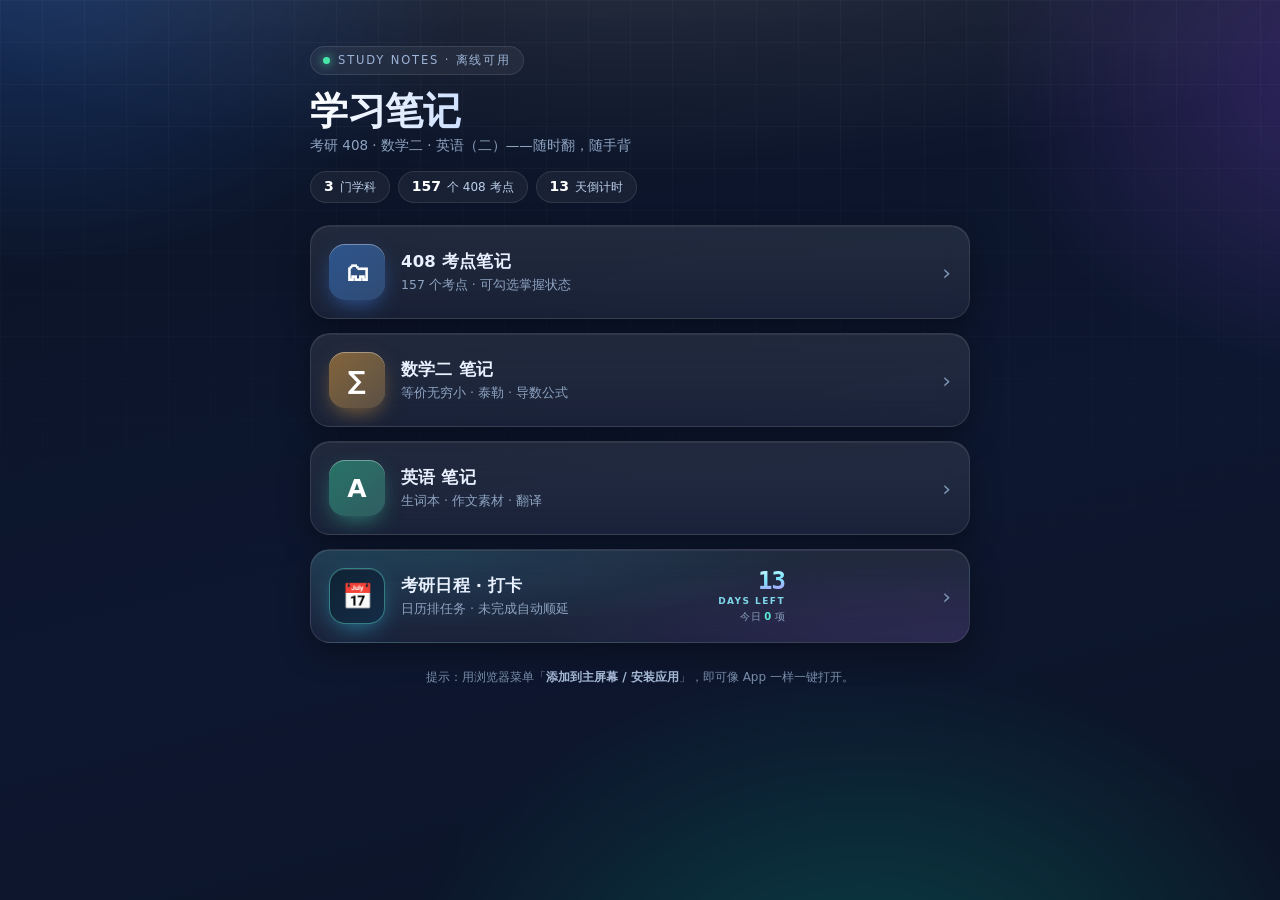
==== commit d757e129: "新增每周目标视图（日/周切换 · 周任务自动滚周） · index.html" ====
--- a/index.html
+++ b/index.html
@@ -118,7 +118,7 @@
 .tip b{color:#a8bcd8;font-weight:600;}
 @media(max-width:420px){h1{font-size:31px;}.ic{width:50px;height:50px;font-size:22px;}}
 </style>
-<link rel="stylesheet" href="assets/schedule.css?v=2"></head>
+<link rel="stylesheet" href="assets/schedule.css?v=5"></head>
 <body>
 <div data-kysch="bare"></div>
 <div class="wrap">
@@ -174,7 +174,7 @@
   function paint(s){
     if(!s) return;
     document.getElementById('dd-n').textContent=s.days;
-    document.getElementById('dd-t').innerHTML='今日 <b>'+s.todo+'</b> 项'+(s.carry?' · 顺延 '+s.carry:'');
+    document.getElementById('dd-t').innerHTML='今日 <b>'+s.todo+'</b> 项'+(s.week?' · 周 '+s.week:'');
     var c=document.getElementById('chip-dday');
     if(c) c.textContent=s.days;
   }
@@ -186,5 +186,5 @@
   }
 })();
 </script>
-<script src="assets/schedule.js?v=2"></script>
+<script src="assets/schedule.js?v=5"></script>
 </body></html>
